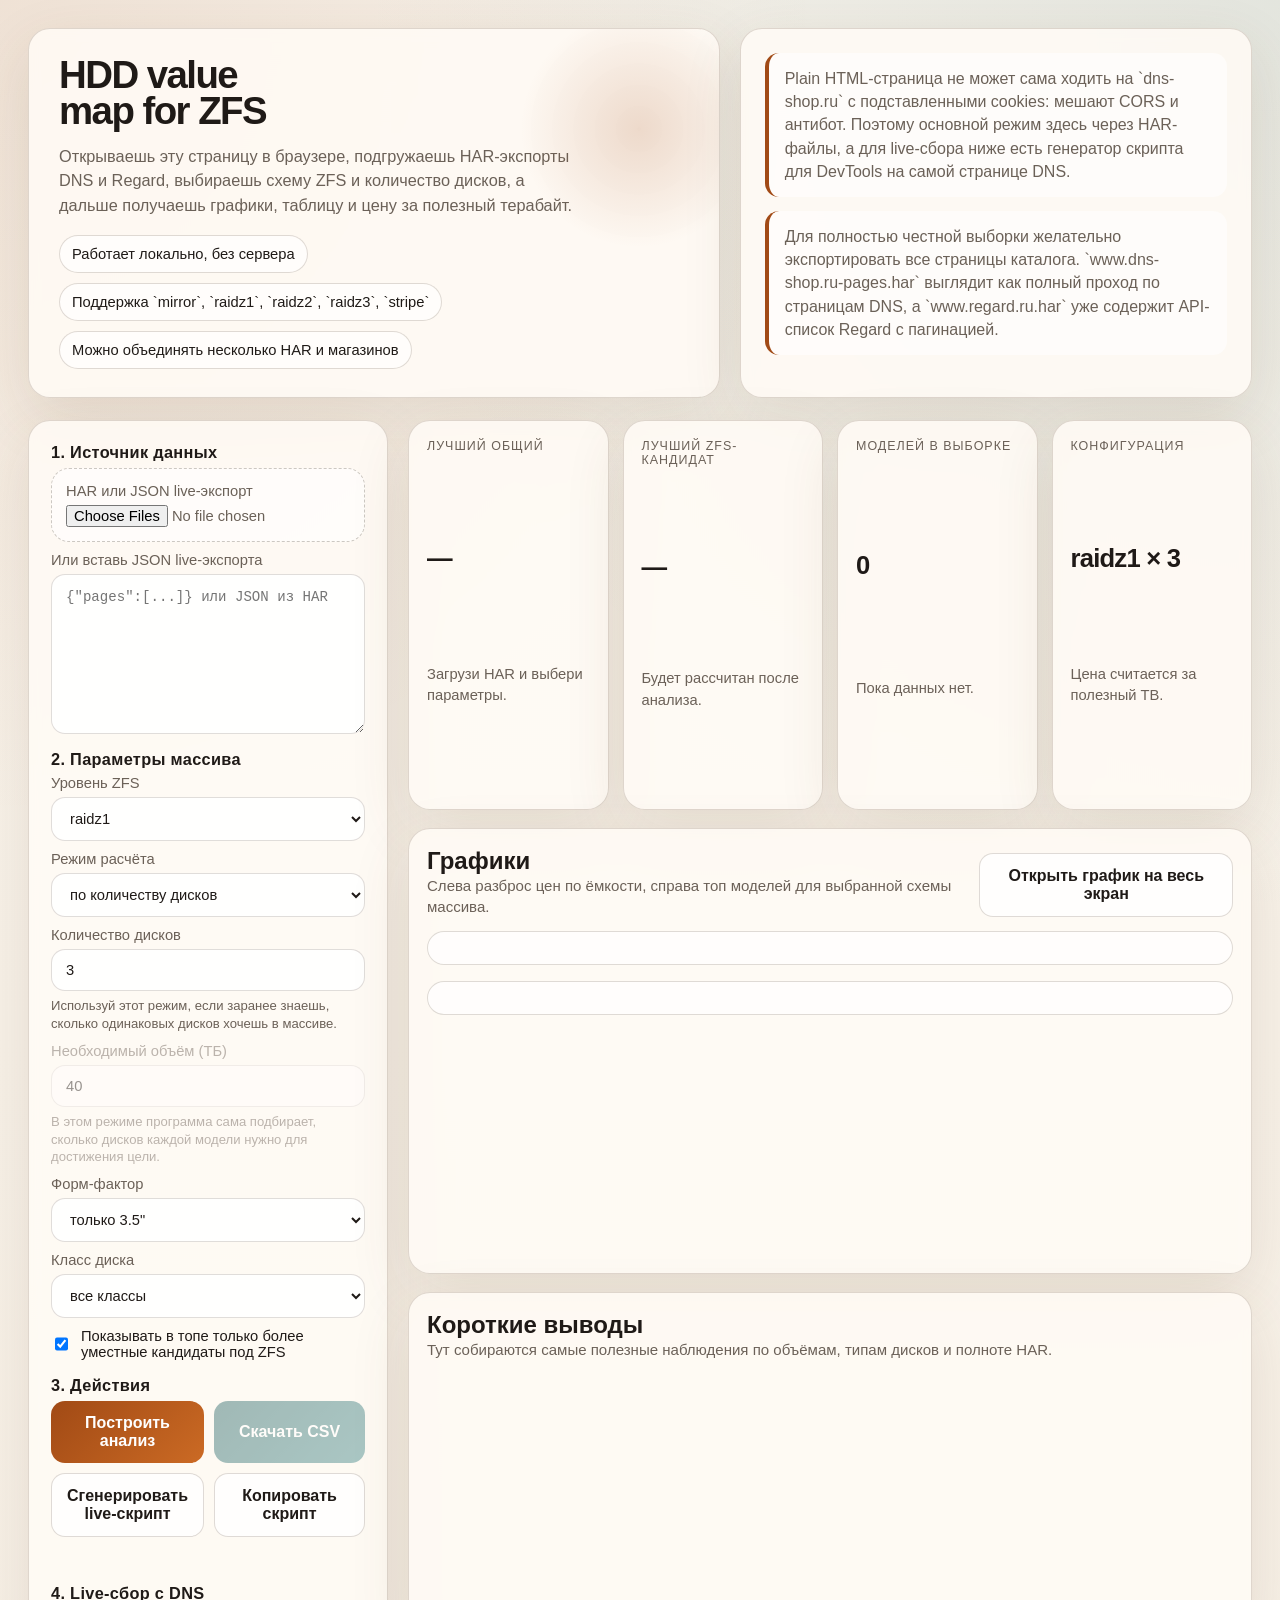
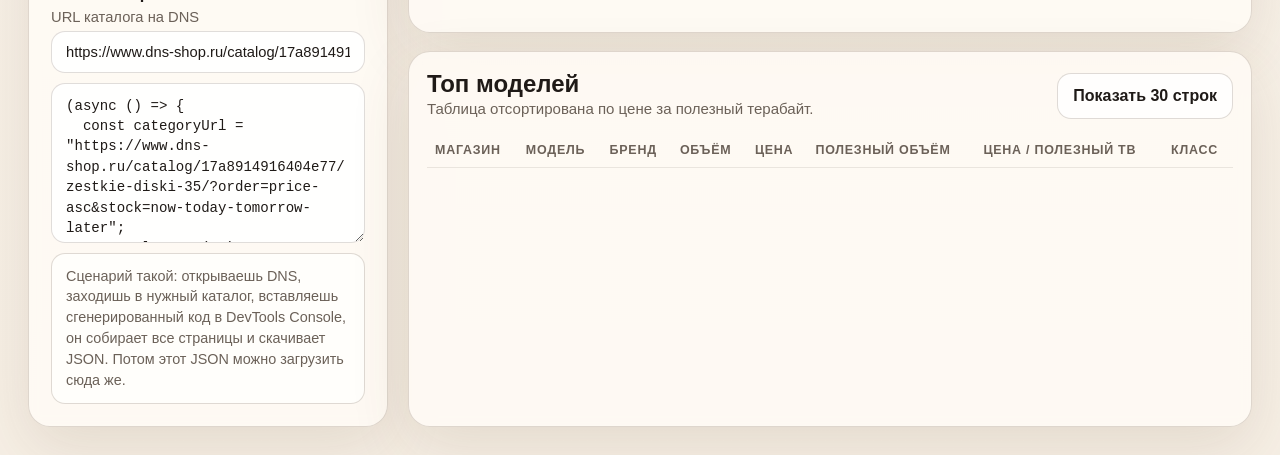
==== index.html @ 4ba32d16 "Initial GitHub Pages version" ====
<!DOCTYPE html>
<html lang="ru">
<head>
  <meta charset="UTF-8">
  <meta name="viewport" content="width=device-width, initial-scale=1.0">
  <meta name="description" content="Статический инструмент для анализа HDD-предложений и подбора конфигураций ZFS по данным HAR и JSON.">
  <title>HDD + ZFS Analyzer</title>
  <link rel="stylesheet" href="./styles.css">
</head>
<body>
  <div class="shell">
    <section class="hero">
      <div class="panel hero-main">
        <h1>HDD value map for ZFS</h1>
        <p class="lede">
          Открываешь эту страницу в браузере, подгружаешь HAR-экспорты DNS и Regard,
          выбираешь схему ZFS и количество дисков, а дальше получаешь графики, таблицу и цену за полезный терабайт.
        </p>
        <div class="chip-row">
          <div class="chip">Работает локально, без сервера</div>
          <div class="chip">Поддержка `mirror`, `raidz1`, `raidz2`, `raidz3`, `stripe`</div>
          <div class="chip">Можно объединять несколько HAR и магазинов</div>
        </div>
      </div>

      <div class="panel hero-side">
        <div class="note">
          Plain HTML-страница не может сама ходить на `dns-shop.ru` с подставленными cookies: мешают CORS и антибот.
          Поэтому основной режим здесь через HAR-файлы, а для live-сбора ниже есть генератор скрипта для DevTools на самой странице DNS.
        </div>
        <div class="note">
          Для полностью честной выборки желательно экспортировать все страницы каталога.
          `www.dns-shop.ru-pages.har` выглядит как полный проход по страницам DNS, а `www.regard.ru.har`
          уже содержит API-список Regard с пагинацией.
        </div>
      </div>
    </section>

    <section class="layout">
      <aside class="panel controls">
        <div>
          <h2 class="section-title">1. Источник данных</h2>
          <div class="stack">
            <div class="filebox">
              <label>
                HAR или JSON live-экспорт
                <input id="fileInput" type="file" multiple accept=".har,.json,application/json">
              </label>
            </div>
            <label>
              Или вставь JSON live-экспорта
              <textarea id="pasteInput" placeholder='{"pages":[...]} или JSON из HAR'></textarea>
            </label>
          </div>
        </div>

        <div>
          <h2 class="section-title">2. Параметры массива</h2>
          <div class="stack">
            <label>
              Уровень ZFS
              <select id="zfsLevel">
                <option value="raidz1">raidz1</option>
                <option value="raidz2">raidz2</option>
                <option value="raidz3">raidz3</option>
                <option value="mirror">mirror</option>
                <option value="stripe">stripe</option>
              </select>
            </label>
            <label>
              Режим расчёта
              <select id="calcMode">
                <option value="disk_count">по количеству дисков</option>
                <option value="target_usable">подобрать до нужного объёма</option>
              </select>
            </label>
            <label id="diskCountGroup">
              Количество дисков
              <input id="diskCount" type="number" min="2" step="1" value="3">
              <span class="input-hint">Используй этот режим, если заранее знаешь, сколько одинаковых дисков хочешь в массиве.</span>
            </label>
            <label id="targetUsableGroup" class="input-disabled">
              Необходимый объём (ТБ)
              <input id="targetUsableTb" type="number" min="0" step="1" value="40">
              <span class="input-hint">В этом режиме программа сама подбирает, сколько дисков каждой модели нужно для достижения цели.</span>
            </label>
            <label>
              Форм-фактор
              <select id="formFactor">
                <option value="3.5">только 3.5"</option>
                <option value="2.5">только 2.5"</option>
                <option value="all">все</option>
              </select>
            </label>
            <label>
              Класс диска
              <select id="classFilter">
                <option value="all">все классы</option>
                <option value="nas_or_raid">NAS / RAID</option>
                <option value="enterprise">Enterprise / дата-центр</option>
                <option value="surveillance">Видеонаблюдение</option>
                <option value="desktop">Обычный настольный</option>
                <option value="other">Не определено</option>
              </select>
            </label>
            <label class="checkbox">
              <input id="candidatesOnly" type="checkbox" checked>
              <span>Показывать в топе только более уместные кандидаты под ZFS</span>
            </label>
          </div>
        </div>

        <div>
          <h2 class="section-title">3. Действия</h2>
          <div class="actions">
            <button id="analyzeBtn" class="primary">Построить анализ</button>
            <button id="downloadBtn" class="secondary" disabled>Скачать CSV</button>
            <button id="buildScriptBtn" class="ghost">Сгенерировать live-скрипт</button>
            <button id="copyScriptBtn" class="ghost">Копировать скрипт</button>
          </div>
          <div id="status" class="status" style="margin-top:10px;"></div>
        </div>

        <div>
          <h2 class="section-title">4. Live-сбор с DNS</h2>
          <div class="stack">
            <label>
              URL каталога на DNS
              <input id="categoryUrl" type="text" value="https://www.dns-shop.ru/catalog/17a8914916404e77/zestkie-diski-35/?order=price-asc&stock=now-today-tomorrow-later">
            </label>
            <textarea id="scriptOutput" placeholder="Здесь появится JS-скрипт для запуска в DevTools на странице DNS."></textarea>
            <div class="muted-box">
              Сценарий такой: открываешь DNS, заходишь в нужный каталог, вставляешь сгенерированный код в DevTools Console,
              он собирает все страницы и скачивает JSON. Потом этот JSON можно загрузить сюда же.
            </div>
          </div>
        </div>
      </aside>

      <main class="results">
        <section class="cards">
          <div class="panel card">
            <div class="eyebrow">Лучший общий</div>
            <div id="bestOverall" class="big-number">—</div>
            <div id="bestOverallMeta" class="subtle">Загрузи HAR и выбери параметры.</div>
          </div>
          <div class="panel card">
            <div class="eyebrow">Лучший ZFS-кандидат</div>
            <div id="bestCandidate" class="big-number">—</div>
            <div id="bestCandidateMeta" class="subtle">Будет рассчитан после анализа.</div>
          </div>
          <div class="panel card">
            <div class="eyebrow">Моделей в выборке</div>
            <div id="modelCount" class="big-number">0</div>
            <div id="coverageMeta" class="subtle">Пока данных нет.</div>
          </div>
          <div class="panel card">
            <div class="eyebrow">Конфигурация</div>
            <div id="configView" class="big-number">raidz1 × 3</div>
            <div id="configMeta" class="subtle">Цена считается за полезный TB.</div>
          </div>
        </section>

        <section class="panel chart-panel">
          <div class="panel-head">
            <div>
              <h2>Графики</h2>
              <p>Слева разброс цен по ёмкости, справа топ моделей для выбранной схемы массива.</p>
            </div>
            <div class="small-actions">
              <button id="openScatterModalBtn" class="ghost">Открыть график на весь экран</button>
            </div>
          </div>
          <div class="chart-grid">
            <div class="chart-box"><div id="scatterChart"></div></div>
            <div class="chart-box"><div id="barChart"></div></div>
          </div>
        </section>

        <section class="panel summary-panel">
          <div class="panel-head">
            <div>
              <h2>Короткие выводы</h2>
              <p>Тут собираются самые полезные наблюдения по объёмам, типам дисков и полноте HAR.</p>
            </div>
          </div>
          <div id="summaryList" class="summary-list"></div>
        </section>

        <section class="panel table-panel">
          <div class="panel-head">
            <div>
              <h2>Топ моделей</h2>
              <p>Таблица отсортирована по цене за полезный терабайт.</p>
            </div>
            <div class="small-actions">
              <button id="showAllBtn" class="ghost">Показать 30 строк</button>
            </div>
          </div>
          <div style="overflow:auto;">
            <table>
              <thead>
                <tr>
                  <th>Магазин</th>
                  <th>Модель</th>
                  <th>Бренд</th>
                  <th>Объём</th>
                  <th>Цена</th>
                  <th>Полезный объём</th>
                  <th>Цена / полезный TB</th>
                  <th>Класс</th>
                </tr>
              </thead>
              <tbody id="resultsTable"></tbody>
            </table>
          </div>
        </section>
      </main>
    </section>
  </div>

  <div id="chartModal" class="chart-modal" aria-hidden="true">
    <div class="chart-modal-panel">
      <div class="chart-modal-head">
        <div>
          <h2>Scatter-график цены за полезный TB</h2>
          <p class="subtle">Колесо мыши масштабирует, перетаскивание двигает область просмотра.</p>
        </div>
        <div class="small-actions">
          <button id="resetScatterZoomBtn" class="ghost">Сбросить вид</button>
          <button id="closeScatterModalBtn" class="ghost">Закрыть</button>
        </div>
      </div>
      <div class="chart-modal-body">
        <div id="scatterModalStage" class="chart-stage"></div>
      </div>
      <div class="chart-modal-foot">
        <span>Подсказка: лучше зумить сначала по нужной ёмкости, потом панорамировать по облаку точек.</span>
      </div>
    </div>
  </div>

  <div id="scatterTooltip" class="scatter-tooltip"></div>

  <script src="./app.js" defer></script>
</body>
</html>
---- styles.css ----
:root {
      --bg: #f6efe5;
      --bg-accent: #efe2ce;
      --panel: rgba(255, 251, 245, 0.88);
      --ink: #1f1a17;
      --muted: #6b6158;
      --line: rgba(77, 56, 36, 0.18);
      --brand: #a14a15;
      --brand-2: #2d6a6a;
      --good: #1a7f37;
      --warn: #9b5d00;
      --bad: #a61b1b;
      --shadow: 0 20px 60px rgba(95, 65, 34, 0.12);
      --radius: 22px;
    }

    * { box-sizing: border-box; }

    body {
      margin: 0;
      font-family: "Trebuchet MS", "Segoe UI", sans-serif;
      color: var(--ink);
      background:
        radial-gradient(circle at top left, rgba(161, 74, 21, 0.10), transparent 34%),
        radial-gradient(circle at top right, rgba(45, 106, 106, 0.10), transparent 38%),
        linear-gradient(180deg, #f8f3eb 0%, var(--bg) 100%);
      min-height: 100vh;
    }

    .shell {
      max-width: 1380px;
      margin: 0 auto;
      padding: 28px;
    }

    .hero {
      display: grid;
      grid-template-columns: 1.35fr 1fr;
      gap: 20px;
      margin-bottom: 22px;
    }

    .panel {
      background: var(--panel);
      border: 1px solid var(--line);
      border-radius: var(--radius);
      box-shadow: var(--shadow);
      backdrop-filter: blur(6px);
    }

    .hero-main {
      padding: 28px 30px;
      position: relative;
      overflow: hidden;
    }

    .hero-main::after {
      content: "";
      position: absolute;
      right: -40px;
      top: -20px;
      width: 240px;
      height: 240px;
      border-radius: 50%;
      background: radial-gradient(circle, rgba(161, 74, 21, 0.18), transparent 70%);
    }

    h1, h2, h3, p { margin: 0; }

    h1 {
      font-size: clamp(2rem, 3vw, 3.2rem);
      line-height: 0.95;
      letter-spacing: -0.04em;
      max-width: 11ch;
      margin-bottom: 14px;
    }

    .lede {
      max-width: 58ch;
      color: var(--muted);
      font-size: 1.02rem;
      line-height: 1.5;
      margin-bottom: 18px;
    }

    .chip-row {
      display: flex;
      gap: 10px;
      flex-wrap: wrap;
    }

    .chip {
      padding: 10px 12px;
      border-radius: 999px;
      border: 1px solid var(--line);
      background: rgba(255,255,255,0.62);
      font-size: 0.92rem;
    }

    .hero-side {
      padding: 24px;
      display: grid;
      gap: 14px;
      align-content: start;
    }

    .note {
      border-left: 4px solid var(--brand);
      background: rgba(255,255,255,0.56);
      padding: 14px 16px;
      border-radius: 14px;
      color: var(--muted);
      line-height: 1.45;
    }

    .layout {
      display: grid;
      grid-template-columns: 360px minmax(0, 1fr);
      gap: 20px;
    }

    .controls {
      padding: 22px;
      display: grid;
      gap: 16px;
      align-content: start;
      position: sticky;
      top: 18px;
    }

    .section-title {
      font-size: 1.02rem;
      letter-spacing: 0.02em;
      margin-bottom: 6px;
    }

    .stack {
      display: grid;
      gap: 10px;
    }

    label {
      display: grid;
      gap: 6px;
      font-size: 0.92rem;
      color: var(--muted);
    }

    input, select, textarea, button {
      font: inherit;
    }

    input[type="number"],
    input[type="text"],
    select,
    textarea {
      width: 100%;
      border: 1px solid rgba(61, 46, 31, 0.16);
      background: rgba(255,255,255,0.84);
      border-radius: 14px;
      padding: 12px 14px;
      color: var(--ink);
    }

    textarea {
      min-height: 160px;
      resize: vertical;
      font-family: Consolas, "Courier New", monospace;
      font-size: 0.88rem;
      line-height: 1.45;
    }

    .filebox {
      border: 1.5px dashed rgba(61, 46, 31, 0.26);
      border-radius: 18px;
      background: rgba(255,255,255,0.58);
      padding: 14px;
    }

    .filebox input[type="file"] {
      width: 100%;
    }

    .checkbox {
      display: flex;
      gap: 10px;
      align-items: center;
      color: var(--ink);
    }

    .checkbox input {
      width: 18px;
      height: 18px;
    }

    .input-disabled {
      opacity: 0.46;
    }

    .input-hint {
      font-size: 0.82rem;
      color: var(--muted);
      line-height: 1.35;
    }

    .actions {
      display: grid;
      grid-template-columns: 1fr 1fr;
      gap: 10px;
    }

    button {
      border: 0;
      border-radius: 14px;
      padding: 13px 15px;
      font-weight: 700;
      cursor: pointer;
      transition: transform 120ms ease, opacity 120ms ease;
    }

    button:hover { transform: translateY(-1px); }
    button:disabled { opacity: 0.45; cursor: not-allowed; transform: none; }

    .primary {
      background: linear-gradient(135deg, var(--brand), #cb6a24);
      color: white;
    }

    .secondary {
      background: linear-gradient(135deg, var(--brand-2), #438989);
      color: white;
    }

    .ghost {
      background: rgba(255,255,255,0.8);
      color: var(--ink);
      border: 1px solid var(--line);
    }

    .results {
      display: grid;
      gap: 18px;
    }

    .cards {
      display: grid;
      grid-template-columns: repeat(4, minmax(0, 1fr));
      gap: 14px;
    }

    .card {
      padding: 18px;
      display: grid;
      gap: 6px;
    }

    .eyebrow {
      font-size: 0.78rem;
      text-transform: uppercase;
      letter-spacing: 0.08em;
      color: var(--muted);
    }

    .big-number {
      font-size: clamp(1.45rem, 2vw, 2rem);
      font-weight: 700;
      letter-spacing: -0.03em;
    }

    .subtle {
      color: var(--muted);
      font-size: 0.92rem;
      line-height: 1.45;
    }

    .chart-panel, .table-panel, .summary-panel {
      padding: 18px;
    }

    .panel-head {
      display: flex;
      justify-content: space-between;
      gap: 12px;
      align-items: end;
      margin-bottom: 14px;
    }

    .panel-head p {
      color: var(--muted);
      font-size: 0.94rem;
      line-height: 1.4;
    }

    .chart-grid {
      display: grid;
      grid-template-columns: 1fr;
      gap: 16px;
    }

    .chart-box {
      border-radius: 18px;
      border: 1px solid var(--line);
      background: rgba(255,255,255,0.72);
      padding: 16px;
      overflow: visible;
    }

    .chart-box svg {
      display: block;
      width: 100%;
      height: auto;
    }

    .chart-toolbar {
      display: flex;
      justify-content: flex-end;
      gap: 10px;
      margin-bottom: 10px;
    }

    .chart-modal {
      position: fixed;
      inset: 0;
      display: none;
      align-items: center;
      justify-content: center;
      padding: 20px;
      background: rgba(18, 15, 12, 0.78);
      z-index: 1000;
    }

    .chart-modal.is-open {
      display: flex;
    }

    .chart-modal-panel {
      width: min(96vw, 1800px);
      height: min(94vh, 1100px);
      background: rgba(255, 251, 245, 0.98);
      border: 1px solid var(--line);
      border-radius: 26px;
      box-shadow: 0 30px 100px rgba(0, 0, 0, 0.28);
      display: grid;
      grid-template-rows: auto 1fr auto;
      overflow: hidden;
    }

    .chart-modal-head,
    .chart-modal-foot {
      display: flex;
      justify-content: space-between;
      align-items: center;
      gap: 12px;
      padding: 16px 20px;
      border-bottom: 1px solid var(--line);
    }

    .chart-modal-foot {
      border-bottom: 0;
      border-top: 1px solid var(--line);
      color: var(--muted);
      font-size: 0.92rem;
    }

    .chart-modal-body {
      overflow: hidden;
      background: linear-gradient(180deg, rgba(255,255,255,0.86), rgba(244,236,226,0.86));
      padding: 12px;
    }

    .chart-stage {
      width: 100%;
      height: 100%;
      overflow: hidden;
      border-radius: 18px;
      border: 1px solid var(--line);
      background: rgba(255,255,255,0.82);
      cursor: grab;
      touch-action: none;
    }

    .chart-stage.is-dragging {
      cursor: grabbing;
    }

    .chart-stage svg {
      width: 100%;
      height: 100%;
      display: block;
      user-select: none;
    }

    .scatter-tooltip {
      position: fixed;
      z-index: 1200;
      max-width: 360px;
      pointer-events: none;
      padding: 10px 12px;
      border-radius: 14px;
      border: 1px solid rgba(48, 35, 23, 0.18);
      background: rgba(255, 251, 245, 0.97);
      box-shadow: 0 12px 36px rgba(40, 27, 15, 0.18);
      color: var(--ink);
      font-size: 0.9rem;
      line-height: 1.4;
      display: none;
    }

    .scatter-tooltip strong {
      display: block;
      margin-bottom: 4px;
    }

    .product-link {
      color: var(--ink);
      text-decoration: none;
      border-bottom: 1px solid rgba(161, 74, 21, 0.25);
    }

    .product-link:hover {
      color: var(--brand);
      border-bottom-color: var(--brand);
    }

    .summary-list {
      display: grid;
      gap: 10px;
    }

    .summary-item {
      padding: 13px 14px;
      border-radius: 14px;
      background: rgba(255,255,255,0.72);
      border: 1px solid var(--line);
    }

    table {
      width: 100%;
      border-collapse: collapse;
      font-size: 0.93rem;
    }

    th, td {
      padding: 10px 8px;
      border-bottom: 1px solid rgba(61, 46, 31, 0.10);
      text-align: left;
      vertical-align: top;
    }

    th {
      font-size: 0.78rem;
      text-transform: uppercase;
      letter-spacing: 0.06em;
      color: var(--muted);
    }

    .tag {
      display: inline-block;
      padding: 4px 8px;
      border-radius: 999px;
      background: rgba(161, 74, 21, 0.10);
      color: var(--brand);
      font-size: 0.76rem;
      font-weight: 700;
      margin-right: 6px;
      margin-top: 4px;
    }

    .muted-box {
      padding: 12px 14px;
      border-radius: 14px;
      background: rgba(255,255,255,0.62);
      color: var(--muted);
      border: 1px solid var(--line);
      line-height: 1.45;
      font-size: 0.9rem;
    }

    .status {
      font-size: 0.92rem;
      color: var(--muted);
      min-height: 1.4em;
    }

    .footer-row {
      display: flex;
      justify-content: space-between;
      gap: 12px;
      align-items: center;
      flex-wrap: wrap;
    }

    .small-actions {
      display: flex;
      gap: 10px;
      flex-wrap: wrap;
    }

    @media (max-width: 1120px) {
      .hero, .layout, .chart-grid, .cards { grid-template-columns: 1fr; }
      .controls { position: static; }
    }
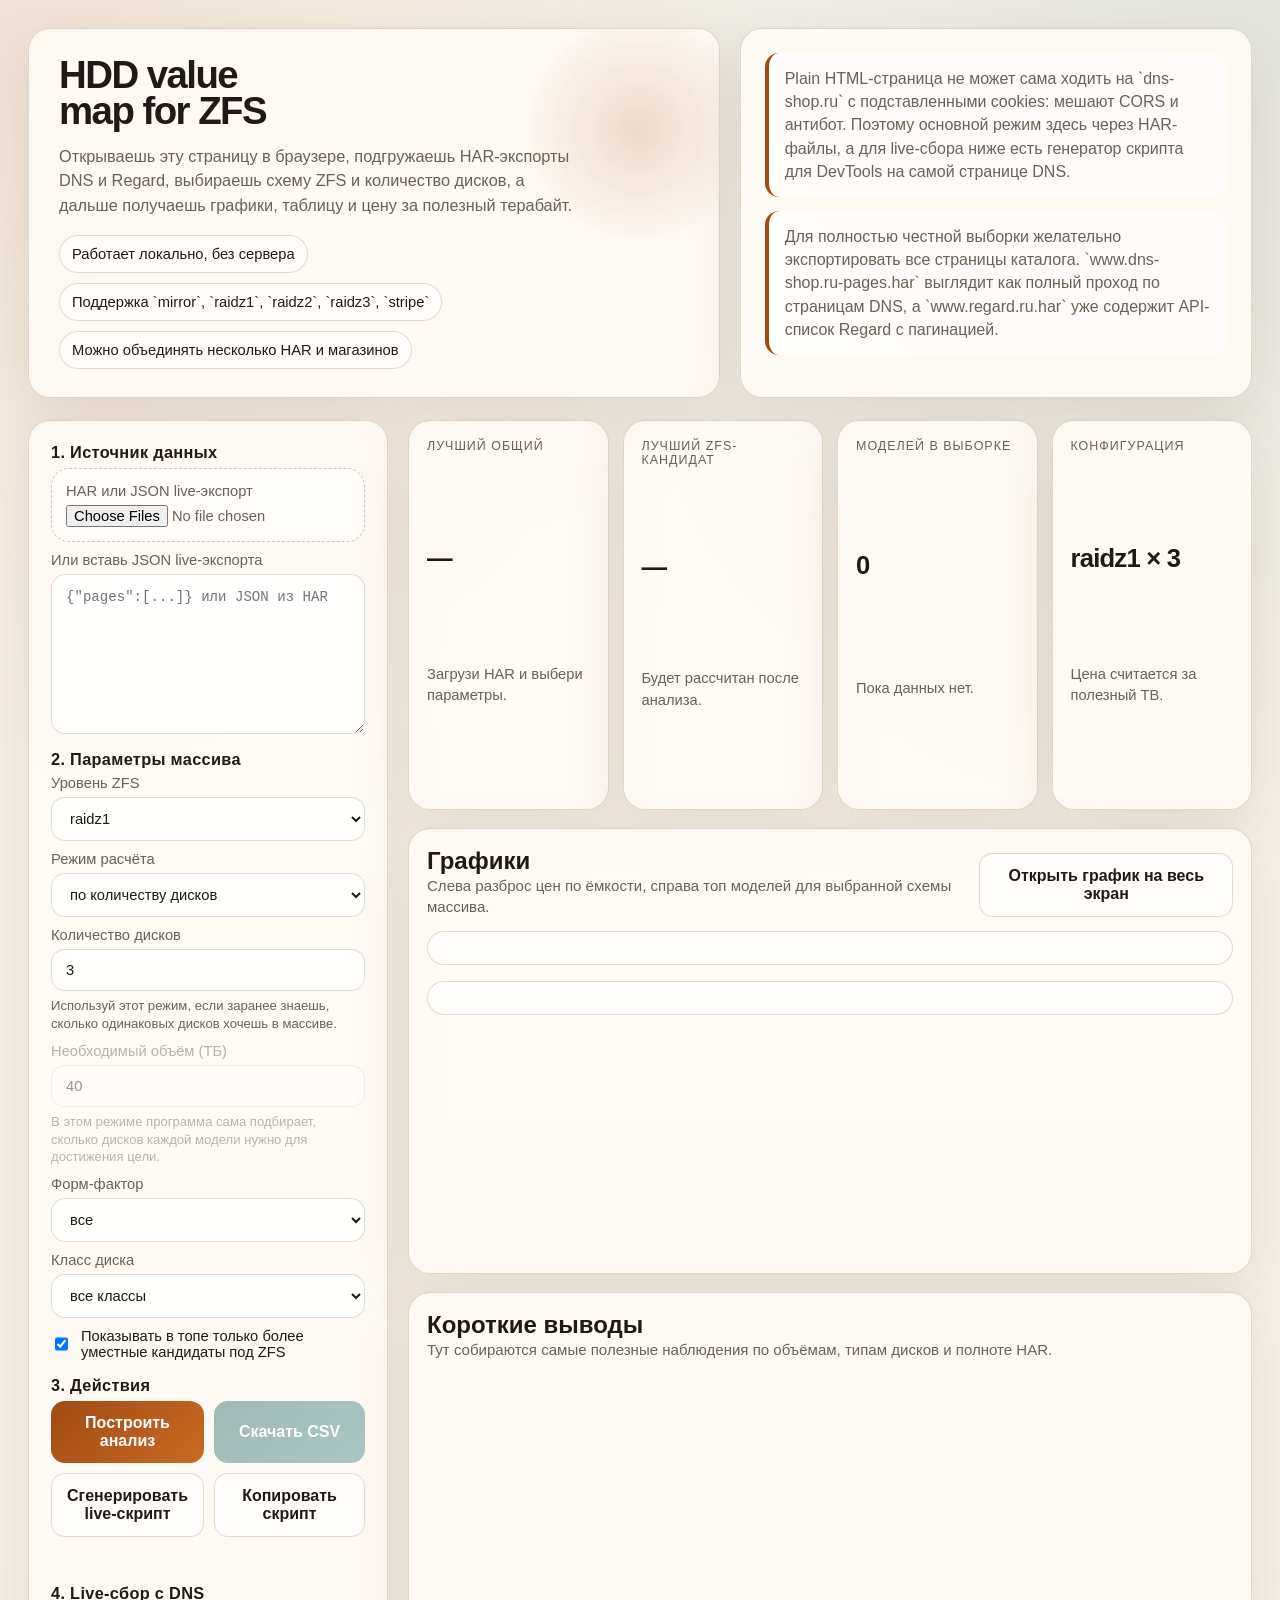
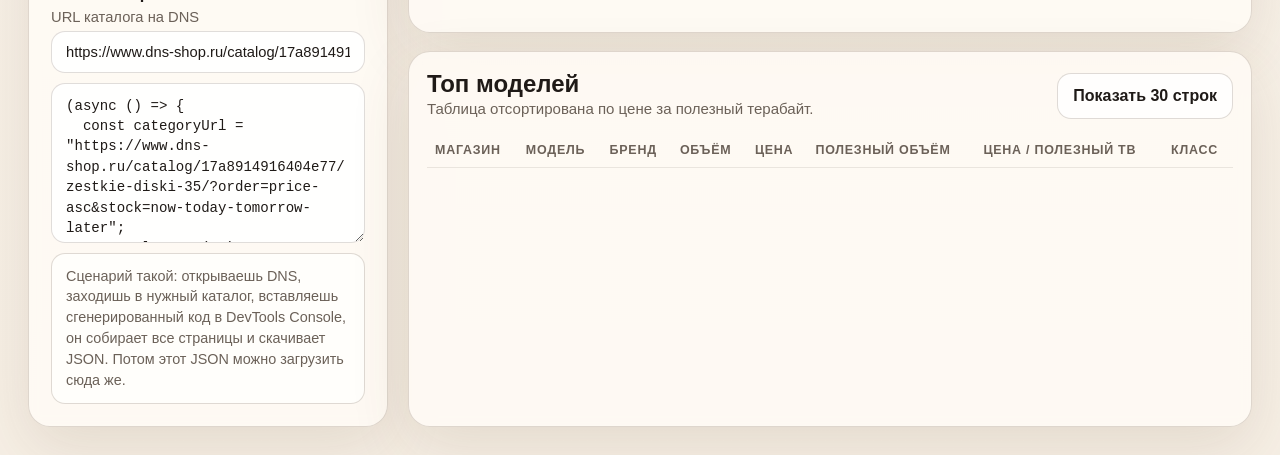
==== commit 775e0fee: "Support DNS server HDD HAR pages" ====
--- a/index.html
+++ b/index.html
@@ -87,9 +87,9 @@
             <label>
               Форм-фактор
               <select id="formFactor">
+                <option value="all">все</option>
                 <option value="3.5">только 3.5"</option>
                 <option value="2.5">только 2.5"</option>
-                <option value="all">все</option>
               </select>
             </label>
             <label>
